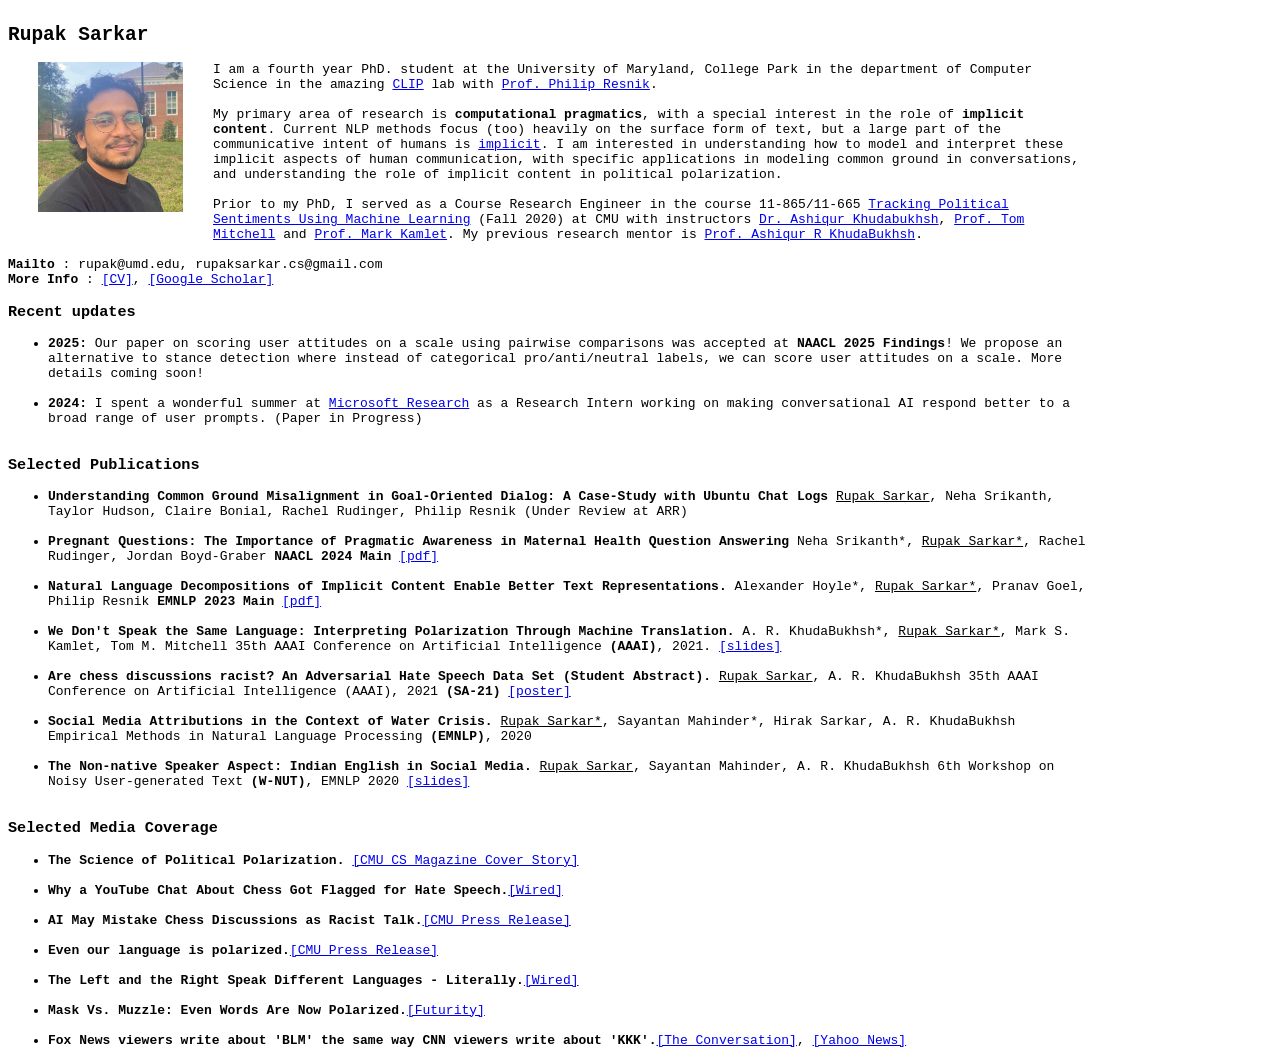
==== index.html @ 65c7d2d9 "Fixing CV bug" ====
<html> 
    <head>
        <meta name="viewport" content="width=device-width, height=device-height, initial-scale=1"> 
        <title> 
        Rupak Sarkar 
        </title>
        <style>
            title {
                text-align: center;
            }
            img {
              float: left;
            }
            body {
                display: flex;
                justify-content: center;
            }  
        </style> 
    </head> 
    <body style="max-width: 1080px">
    <code>
    <h2> 
        Rupak Sarkar 
    </h2> 
    
    
    <img src="sarkar.jpg" alt="sarkar" style="width:145px;height:150px;margin-left:30px;margin-bottom: 17px;margin-right: 30px;"> I am a fourth year PhD. student at the University of Maryland, 
    College Park in the department of Computer Science in the amazing <a href="https://wiki.umiacs.umd.edu/clip/index.php/Main_Page">CLIP</a> lab 
    with <a href="http://users.umiacs.umd.edu/~resnik/">Prof. Philip Resnik</a>. <br><br> 
    
    My primary area of research is <b>computational pragmatics</b>, with a special interest in the role of <b>implicit content</b>. Current NLP methods focus (too) heavily on the surface form of text, but a large part of the communicative intent of humans is <a href="https://aclanthology.org/2023.emnlp-main.815.pdf" target="_blank">implicit</a>. I am interested in understanding how to model and interpret these implicit aspects of human communication, with specific applications in modeling common ground in conversations, and understanding the role of implicit content in political polarization. <br><br>

    Prior to my PhD, I served as a Course Research Engineer in the course 11-865/11-665 <a href='https://www.cs.cmu.edu/~akhudabu/politics/politics20.html'>Tracking Political Sentiments Using Machine Learning</a> 
    (Fall 2020) at CMU with instructors <a href='https://www.cs.cmu.edu/~akhudabu/'>Dr. Ashiqur Khudabukhsh<a>, <a href='http://www.cs.cmu.edu/~tom/'>Prof. Tom Mitchell</a> and <a href='https://www.heinz.cmu.edu/faculty-research/profiles/kamlet-mark/'>Prof. Mark Kamlet</a>. My previous research mentor is <a href='https://www.cs.cmu.edu/~akhudabu/'>Prof. Ashiqur R KhudaBukhsh</a>. 
    
    <br><br>
    <b>Mailto</b> : rupak@umd.edu, rupaksarkar.cs@gmail.com 
    <br>
    <b>More Info</b> : <a href="Sarkar_Rupak_RESUME.pdf">[CV]</a>, <a href="https://scholar.google.com/citations?user=SOckmGoAAAAJ">[Google Scholar]</a>
    
    <h3> 
        Recent updates 
    </h3>

    <ul>
    <li><b>2025: </b> Our paper on scoring user attitudes on a scale using pairwise comparisons was accepted at <b>NAACL 2025 Findings</b>! We propose an alternative to stance detection where instead of categorical pro/anti/neutral labels, we can score user attitudes on a scale. More details coming soon!</li><br>
    <li><b>2024: </b> I spent a wonderful summer at <a href="https://www.microsoft.com/en-us/research/lab/microsoft-research-redmond/">Microsoft Research</a> as a Research Intern working on making conversational AI respond better to a broad range of user prompts. (Paper in Progress) </li><br>
    </ul>
    <h3> 
        Selected Publications 
    </h3>
    <ul>
    <li><b>Understanding Common Ground Misalignment in Goal-Oriented Dialog: A Case-Study with Ubuntu Chat Logs</b> <u>Rupak Sarkar</u>, Neha Srikanth, Taylor Hudson, Claire Bonial, Rachel Rudinger, Philip Resnik (Under Review at ARR) </li><br>
    <li><b>Pregnant Questions: The Importance of Pragmatic Awareness in Maternal Health Question Answering</b> Neha Srikanth*, <u>Rupak Sarkar*</u>, Rachel Rudinger, Jordan Boyd-Graber  <b>NAACL 2024 Main</b> <a href="https://arxiv.org/pdf/2311.09542.pdf">[pdf]</a></li><br>        
    <li><b>Natural Language Decompositions of Implicit Content Enable Better Text Representations.</b> Alexander Hoyle*, <u>Rupak Sarkar*</u>, Pranav Goel, Philip Resnik <b>EMNLP 2023 Main</b> <a href="https://aclanthology.org/2023.emnlp-main.815.pdf">[pdf]</a></li><br>
    <li><b>We Don't Speak the Same Language: Interpreting Polarization Through Machine Translation.</b> A. R. KhudaBukhsh*, <u>Rupak Sarkar*</u>, Mark S. Kamlet, Tom M. Mitchell 
35th AAAI Conference on Artificial Intelligence <b>(AAAI)</b>, 2021. <a href="AAAI polarization talk.pdf">[slides]</a></li><br>
    <li><b>Are chess discussions racist? An Adversarial Hate Speech Data Set (Student Abstract).</b> <u>Rupak Sarkar</u>, A. R. KhudaBukhsh 
35th AAAI Conference on Artificial Intelligence (AAAI), 2021 <b>(SA-21)</b> <a href="AAAI-2021-Chess.pdf">[poster]</a> </li><br>
    <li><b>Social Media Attributions in the Context of Water Crisis.</b> <u>Rupak Sarkar*</u>, Sayantan Mahinder*, Hirak Sarkar, A. R. KhudaBukhsh 
Empirical Methods in Natural Language Processing <b>(EMNLP)</b>, 2020</li><br>
    <li><b>The Non-native Speaker Aspect: Indian English in Social Media.</b> <u>Rupak Sarkar</u>, Sayantan Mahinder, A. R. KhudaBukhsh 
6th Workshop on Noisy User-generated Text <b>(W-NUT)</b>, EMNLP 2020 <a href="The Non-native speaker Aspect _ Indian English in Social Media.pdf">[slides]</a></li><br>
    </ul>
    
    <h3> 
        Selected Media Coverage 
    </h3>
    <ul>
    <li><b>The Science of Political Polarization.</b> <a href="https://magazine.cs.cmu.edu/cover-story-the-science-of-political-polarization">[CMU CS Magazine Cover Story]</a></li><br>
    <li><b>Why a YouTube Chat About Chess Got Flagged for Hate Speech.</b><a href='https://www.wired.com/story/why-youtube-chat-chess-flagged-hate-speech/'>[Wired]</a></li><br>    
    <li><b>AI May Mistake Chess Discussions as Racist Talk.</b><a href="https://www.cs.cmu.edu/news/ai-may-mistake-chess-discussions-racist-talk">[CMU Press Release]</a></li><br> 
    <li><b>Even our language is polarized.</b><a href='https://www.cs.cmu.edu/news/even-our-language-polarized'>[CMU Press Release]</a></li><br>    
    <li><b>The Left and the Right Speak Different Languages - Literally.</b><a href='https://www.wired.com/story/left-right-speak-different-languages-literally/'>[Wired]</a></li><br>    
    <li><b>Mask Vs. Muzzle: Even Words Are Now Polarized.</b><a href='https://www.futurity.org/meanings-of-words-polarized-2459732-2/'>[Futurity]</a></li><br>    
    <li><b>Fox News viewers write about 'BLM' the same way CNN viewers write about 'KKK'.</b><a href="https://theconversation.com/fox-news-viewers-write-about-blm-the-same-way-cnn-viewers-write-about-kkk-147894">[The Conversation]</a>, <a href='https://news.yahoo.com/fox-news-viewers-write-blm-122351830.html'>[Yahoo News]</a></li><br>        
    </ul>
    </code>
    <br><br>

    
</body> 

</html>
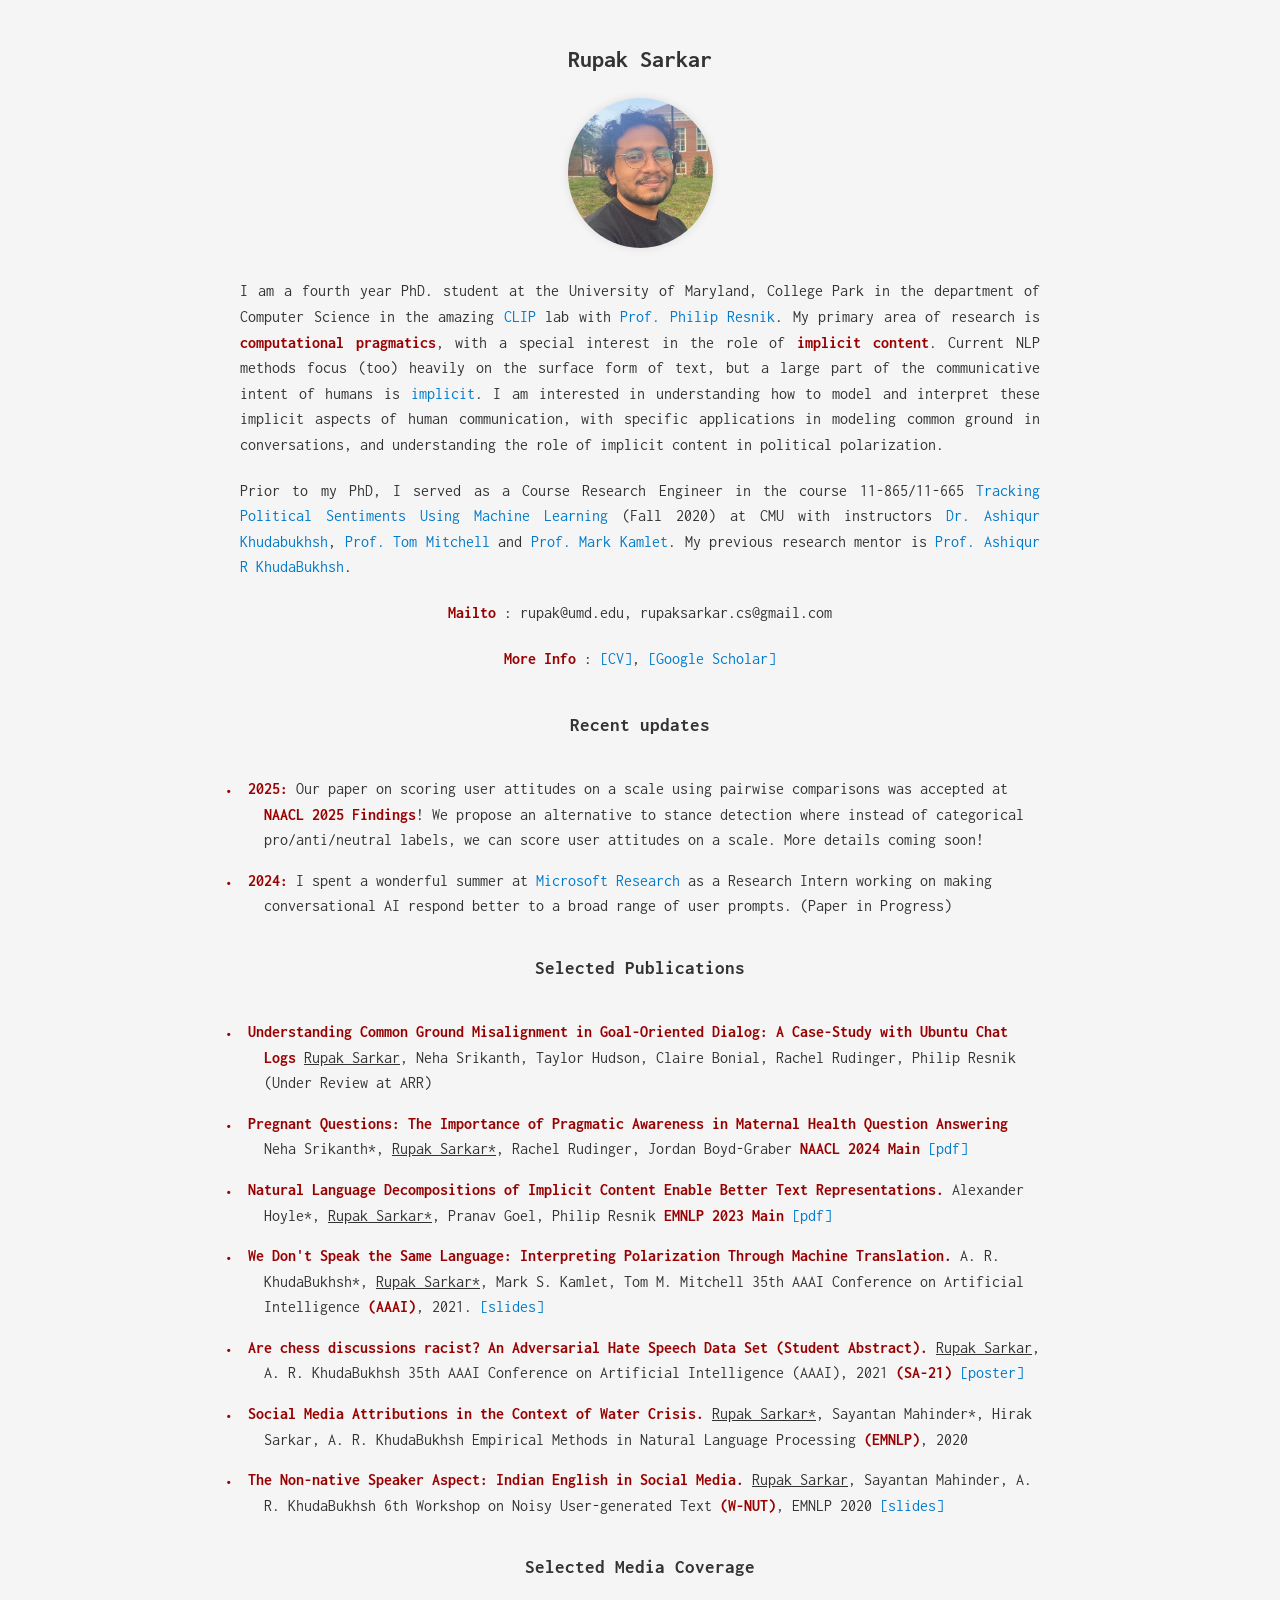
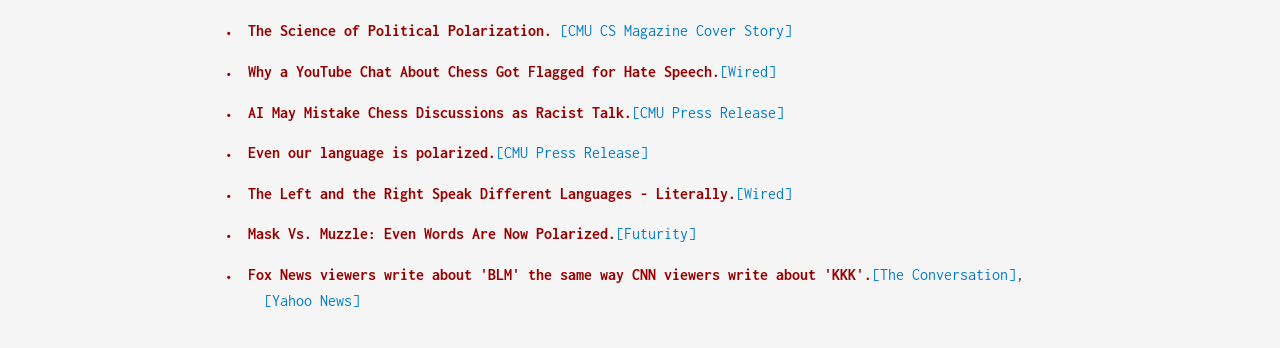
==== commit 29ef6e5a: "Revamping the look" ====
--- a/index.html
+++ b/index.html
@@ -1,84 +1,143 @@
-<html> 
-    <head>
-        <meta name="viewport" content="width=device-width, height=device-height, initial-scale=1"> 
-        <title> 
-        Rupak Sarkar 
-        </title>
-        <style>
-            title {
-                text-align: center;
+<!DOCTYPE html>
+<html>
+<head>
+    <meta name="viewport" content="width=device-width, initial-scale=1">
+    <title>Rupak Sarkar</title>
+    <!-- Load the Inconsolata font from Google Fonts -->
+    <link href="https://fonts.googleapis.com/css2?family=Inconsolata:wght@400;700&display=swap" rel="stylesheet">
+    <style>
+        body {
+            font-family: 'Inconsolata', monospace;
+            margin: 0;
+            padding: 0;
+            display: flex;
+            justify-content: center;
+            align-items: center;
+            flex-direction: column;
+            background-color: #f5f5f5;
+            color: #333;
+            line-height: 1.6;
+            padding: 20px;
+            box-sizing: border-box;
+        }
+        h2, h3 {
+            text-align: center;
+            margin: 20px 0;
+            color: #333;
+            font-weight: 700;
+        }
+        img {
+            border-radius: 50%;
+            box-shadow: 0 0 10px rgba(0, 0, 0, 0.1);
+            margin-bottom: 30px;
+        }
+        p {
+            max-width: 800px;
+            margin: 0 20px 20px;
+            text-align: justify;
+        }
+        ul {
+            list-style: none;
+            padding: 0;
+            margin: 0;
+            padding-left: 40px;
+            padding-right: 40px;
+            max-width: 800px;
+        }
+        li {
+            margin: 15px 0;
+            text-indent: -1em;
+            padding-left: 1.5em;
+            position: relative;
+        }
+        li:before {
+            content: "•";
+            color: #990000;
+            position: absolute;
+            left: 0;
+            font-size: 1.2em;
+        }
+        a {
+            color: #007acc;
+            text-decoration: none;
+            transition: color 0.2s ease-in;
+        }
+        a:hover {
+            color: #005999;
+            text-decoration: underline;
+        }
+        b {
+            color: #990000;
+            font-weight: 700;
+        }
+        @media (max-width: 600px) {
+            body {
+                padding: 10px;
             }
             img {
-              float: left;
+                width: 120px;
+                height: 125px;
             }
-            body {
-                display: flex;
-                justify-content: center;
-            }  
-        </style> 
-    </head> 
-    <body style="max-width: 1080px">
-    <code>
-    <h2> 
-        Rupak Sarkar 
-    </h2> 
-    
-    
-    <img src="sarkar.jpg" alt="sarkar" style="width:145px;height:150px;margin-left:30px;margin-bottom: 17px;margin-right: 30px;"> I am a fourth year PhD. student at the University of Maryland, 
-    College Park in the department of Computer Science in the amazing <a href="https://wiki.umiacs.umd.edu/clip/index.php/Main_Page">CLIP</a> lab 
-    with <a href="http://users.umiacs.umd.edu/~resnik/">Prof. Philip Resnik</a>. <br><br> 
-    
-    My primary area of research is <b>computational pragmatics</b>, with a special interest in the role of <b>implicit content</b>. Current NLP methods focus (too) heavily on the surface form of text, but a large part of the communicative intent of humans is <a href="https://aclanthology.org/2023.emnlp-main.815.pdf" target="_blank">implicit</a>. I am interested in understanding how to model and interpret these implicit aspects of human communication, with specific applications in modeling common ground in conversations, and understanding the role of implicit content in political polarization. <br><br>
+        }
+    </style>
+</head>
 
-    Prior to my PhD, I served as a Course Research Engineer in the course 11-865/11-665 <a href='https://www.cs.cmu.edu/~akhudabu/politics/politics20.html'>Tracking Political Sentiments Using Machine Learning</a> 
-    (Fall 2020) at CMU with instructors <a href='https://www.cs.cmu.edu/~akhudabu/'>Dr. Ashiqur Khudabukhsh<a>, <a href='http://www.cs.cmu.edu/~tom/'>Prof. Tom Mitchell</a> and <a href='https://www.heinz.cmu.edu/faculty-research/profiles/kamlet-mark/'>Prof. Mark Kamlet</a>. My previous research mentor is <a href='https://www.cs.cmu.edu/~akhudabu/'>Prof. Ashiqur R KhudaBukhsh</a>. 
-    
-    <br><br>
-    <b>Mailto</b> : rupak@umd.edu, rupaksarkar.cs@gmail.com 
-    <br>
-    <b>More Info</b> : <a href="Sarkar_Rupak_RESUME.pdf">[CV]</a>, <a href="https://scholar.google.com/citations?user=SOckmGoAAAAJ">[Google Scholar]</a>
-    
-    <h3> 
-        Recent updates 
-    </h3>
+<body>
+    <h2>Rupak Sarkar</h2>
+    <img src="sarkar.jpg" alt="sarkar" style="width:145px;height:150px;">
+    <p>
+        I am a fourth year PhD. student at the University of Maryland, 
+        College Park in the department of Computer Science in the amazing 
+        <a href="https://wiki.umiacs.umd.edu/clip/index.php/Main_Page">CLIP</a> lab 
+        with <a href="http://users.umiacs.umd.edu/~resnik/">Prof. Philip Resnik</a>.
+        My primary area of research is <b>computational pragmatics</b>, with a special interest in the role of 
+        <b>implicit content</b>. Current NLP methods focus (too) heavily on the surface form of text, but a large part 
+        of the communicative intent of humans is <a href="https://aclanthology.org/2023.emnlp-main.815.pdf" target="_blank">implicit</a>.
+        I am interested in understanding how to model and interpret these implicit aspects of human communication, with 
+        specific applications in modeling common ground in conversations, and understanding the role of implicit content 
+        in political polarization.
+    </p>
+    <p>
+        Prior to my PhD, I served as a Course Research Engineer in the course 11-865/11-665 
+        <a href='https://www.cs.cmu.edu/~akhudabu/politics/politics20.html'>Tracking Political Sentiments Using Machine Learning</a> 
+        (Fall 2020) at CMU with instructors <a href='https://www.cs.cmu.edu/~akhudabu/'>Dr. Ashiqur Khudabukhsh</a>, 
+        <a href='http://www.cs.cmu.edu/~tom/'>Prof. Tom Mitchell</a> and 
+        <a href='https://www.heinz.cmu.edu/faculty-research/profiles/kamlet-mark/'>Prof. Mark Kamlet</a>. 
+        My previous research mentor is <a href='https://www.cs.cmu.edu/~akhudabu/'>Prof. Ashiqur R KhudaBukhsh</a>.
+    </p>
+    <p><b>Mailto</b> : rupak@umd.edu, rupaksarkar.cs@gmail.com</p>
+    <p><b>More Info</b> : <a href="Sarkar_Rupak_RESUME.pdf">[CV]</a>, <a href="https://scholar.google.com/citations?user=SOckmGoAAAAJ">[Google Scholar]</a></p>
 
+    <h3>Recent updates</h3>
     <ul>
-    <li><b>2025: </b> Our paper on scoring user attitudes on a scale using pairwise comparisons was accepted at <b>NAACL 2025 Findings</b>! We propose an alternative to stance detection where instead of categorical pro/anti/neutral labels, we can score user attitudes on a scale. More details coming soon!</li><br>
-    <li><b>2024: </b> I spent a wonderful summer at <a href="https://www.microsoft.com/en-us/research/lab/microsoft-research-redmond/">Microsoft Research</a> as a Research Intern working on making conversational AI respond better to a broad range of user prompts. (Paper in Progress) </li><br>
+        <li><b>2025: </b>Our paper on scoring user attitudes on a scale using pairwise comparisons was accepted at <b>NAACL 2025 Findings</b>! We propose an alternative to stance detection where instead of categorical pro/anti/neutral labels, we can score user attitudes on a scale. More details coming soon!</li>
+        <li><b>2024: </b>I spent a wonderful summer at <a href="https://www.microsoft.com/en-us/research/lab/microsoft-research-redmond/">Microsoft Research</a> as a Research Intern working on making conversational AI respond better to a broad range of user prompts. (Paper in Progress)</li>
     </ul>
-    <h3> 
-        Selected Publications 
-    </h3>
+
+    <h3>Selected Publications</h3>
     <ul>
-    <li><b>Understanding Common Ground Misalignment in Goal-Oriented Dialog: A Case-Study with Ubuntu Chat Logs</b> <u>Rupak Sarkar</u>, Neha Srikanth, Taylor Hudson, Claire Bonial, Rachel Rudinger, Philip Resnik (Under Review at ARR) </li><br>
-    <li><b>Pregnant Questions: The Importance of Pragmatic Awareness in Maternal Health Question Answering</b> Neha Srikanth*, <u>Rupak Sarkar*</u>, Rachel Rudinger, Jordan Boyd-Graber  <b>NAACL 2024 Main</b> <a href="https://arxiv.org/pdf/2311.09542.pdf">[pdf]</a></li><br>        
-    <li><b>Natural Language Decompositions of Implicit Content Enable Better Text Representations.</b> Alexander Hoyle*, <u>Rupak Sarkar*</u>, Pranav Goel, Philip Resnik <b>EMNLP 2023 Main</b> <a href="https://aclanthology.org/2023.emnlp-main.815.pdf">[pdf]</a></li><br>
-    <li><b>We Don't Speak the Same Language: Interpreting Polarization Through Machine Translation.</b> A. R. KhudaBukhsh*, <u>Rupak Sarkar*</u>, Mark S. Kamlet, Tom M. Mitchell 
-35th AAAI Conference on Artificial Intelligence <b>(AAAI)</b>, 2021. <a href="AAAI polarization talk.pdf">[slides]</a></li><br>
-    <li><b>Are chess discussions racist? An Adversarial Hate Speech Data Set (Student Abstract).</b> <u>Rupak Sarkar</u>, A. R. KhudaBukhsh 
-35th AAAI Conference on Artificial Intelligence (AAAI), 2021 <b>(SA-21)</b> <a href="AAAI-2021-Chess.pdf">[poster]</a> </li><br>
-    <li><b>Social Media Attributions in the Context of Water Crisis.</b> <u>Rupak Sarkar*</u>, Sayantan Mahinder*, Hirak Sarkar, A. R. KhudaBukhsh 
-Empirical Methods in Natural Language Processing <b>(EMNLP)</b>, 2020</li><br>
-    <li><b>The Non-native Speaker Aspect: Indian English in Social Media.</b> <u>Rupak Sarkar</u>, Sayantan Mahinder, A. R. KhudaBukhsh 
-6th Workshop on Noisy User-generated Text <b>(W-NUT)</b>, EMNLP 2020 <a href="The Non-native speaker Aspect _ Indian English in Social Media.pdf">[slides]</a></li><br>
+        <li><b>Understanding Common Ground Misalignment in Goal-Oriented Dialog: A Case-Study with Ubuntu Chat Logs</b> <u>Rupak Sarkar</u>, Neha Srikanth, Taylor Hudson, Claire Bonial, Rachel Rudinger, Philip Resnik (Under Review at ARR)</li>
+        <li><b>Pregnant Questions: The Importance of Pragmatic Awareness in Maternal Health Question Answering</b> Neha Srikanth*, <u>Rupak Sarkar*</u>, Rachel Rudinger, Jordan Boyd-Graber  <b>NAACL 2024 Main</b> <a href="https://arxiv.org/pdf/2311.09542.pdf">[pdf]</a></li>
+        <li><b>Natural Language Decompositions of Implicit Content Enable Better Text Representations.</b> Alexander Hoyle*, <u>Rupak Sarkar*</u>, Pranav Goel, Philip Resnik <b>EMNLP 2023 Main</b> <a href="https://aclanthology.org/2023.emnlp-main.815.pdf">[pdf]</a></li>
+        <li><b>We Don't Speak the Same Language: Interpreting Polarization Through Machine Translation.</b> A. R. KhudaBukhsh*, <u>Rupak Sarkar*</u>, Mark S. Kamlet, Tom M. Mitchell 
+        35th AAAI Conference on Artificial Intelligence <b>(AAAI)</b>, 2021. <a href="AAAI polarization talk.pdf">[slides]</a></li>
+        <li><b>Are chess discussions racist? An Adversarial Hate Speech Data Set (Student Abstract).</b> <u>Rupak Sarkar</u>, A. R. KhudaBukhsh 
+        35th AAAI Conference on Artificial Intelligence (AAAI), 2021 <b>(SA-21)</b> <a href="AAAI-2021-Chess.pdf">[poster]</a></li>
+        <li><b>Social Media Attributions in the Context of Water Crisis.</b> <u>Rupak Sarkar*</u>, Sayantan Mahinder*, Hirak Sarkar, A. R. KhudaBukhsh 
+        Empirical Methods in Natural Language Processing <b>(EMNLP)</b>, 2020</li>
+        <li><b>The Non-native Speaker Aspect: Indian English in Social Media.</b> <u>Rupak Sarkar</u>, Sayantan Mahinder, A. R. KhudaBukhsh 
+        6th Workshop on Noisy User-generated Text <b>(W-NUT)</b>, EMNLP 2020 <a href="The Non-native speaker Aspect _ Indian English in Social Media.pdf">[slides]</a></li>
     </ul>
-    
-    <h3> 
-        Selected Media Coverage 
-    </h3>
+
+    <h3>Selected Media Coverage</h3>
     <ul>
-    <li><b>The Science of Political Polarization.</b> <a href="https://magazine.cs.cmu.edu/cover-story-the-science-of-political-polarization">[CMU CS Magazine Cover Story]</a></li><br>
-    <li><b>Why a YouTube Chat About Chess Got Flagged for Hate Speech.</b><a href='https://www.wired.com/story/why-youtube-chat-chess-flagged-hate-speech/'>[Wired]</a></li><br>    
-    <li><b>AI May Mistake Chess Discussions as Racist Talk.</b><a href="https://www.cs.cmu.edu/news/ai-may-mistake-chess-discussions-racist-talk">[CMU Press Release]</a></li><br> 
-    <li><b>Even our language is polarized.</b><a href='https://www.cs.cmu.edu/news/even-our-language-polarized'>[CMU Press Release]</a></li><br>    
-    <li><b>The Left and the Right Speak Different Languages - Literally.</b><a href='https://www.wired.com/story/left-right-speak-different-languages-literally/'>[Wired]</a></li><br>    
-    <li><b>Mask Vs. Muzzle: Even Words Are Now Polarized.</b><a href='https://www.futurity.org/meanings-of-words-polarized-2459732-2/'>[Futurity]</a></li><br>    
-    <li><b>Fox News viewers write about 'BLM' the same way CNN viewers write about 'KKK'.</b><a href="https://theconversation.com/fox-news-viewers-write-about-blm-the-same-way-cnn-viewers-write-about-kkk-147894">[The Conversation]</a>, <a href='https://news.yahoo.com/fox-news-viewers-write-blm-122351830.html'>[Yahoo News]</a></li><br>        
+        <li><b>The Science of Political Polarization.</b> <a href="https://magazine.cs.cmu.edu/cover-story-the-science-of-political-polarization">[CMU CS Magazine Cover Story]</a></li>
+        <li><b>Why a YouTube Chat About Chess Got Flagged for Hate Speech.</b><a href='https://www.wired.com/story/why-youtube-chat-chess-flagged-hate-speech/'>[Wired]</a></li>
+        <li><b>AI May Mistake Chess Discussions as Racist Talk.</b><a href="https://www.cs.cmu.edu/news/ai-may-mistake-chess-discussions-racist-talk">[CMU Press Release]</a></li>
+        <li><b>Even our language is polarized.</b><a href='https://www.cs.cmu.edu/news/even-our-language-polarized'>[CMU Press Release]</a></li>
+        <li><b>The Left and the Right Speak Different Languages - Literally.</b><a href='https://www.wired.com/story/left-right-speak-different-languages-literally/'>[Wired]</a></li>
+        <li><b>Mask Vs. Muzzle: Even Words Are Now Polarized.</b><a href='https://www.futurity.org/meanings-of-words-polarized-2459732-2/'>[Futurity]</a></li>
+        <li><b>Fox News viewers write about 'BLM' the same way CNN viewers write about 'KKK'.</b><a href="https://theconversation.com/fox-news-viewers-write-blm-the-same-way-cnn-viewers-write-kkk-147894">[The Conversation]</a>, <a href='https://news.yahoo.com/fox-news-viewers-write-blm-122351830.html'>[Yahoo News]</a></li>
     </ul>
-    </code>
-    <br><br>
-
-    
-</body> 
-
-</html> 
+</body>
+</html>
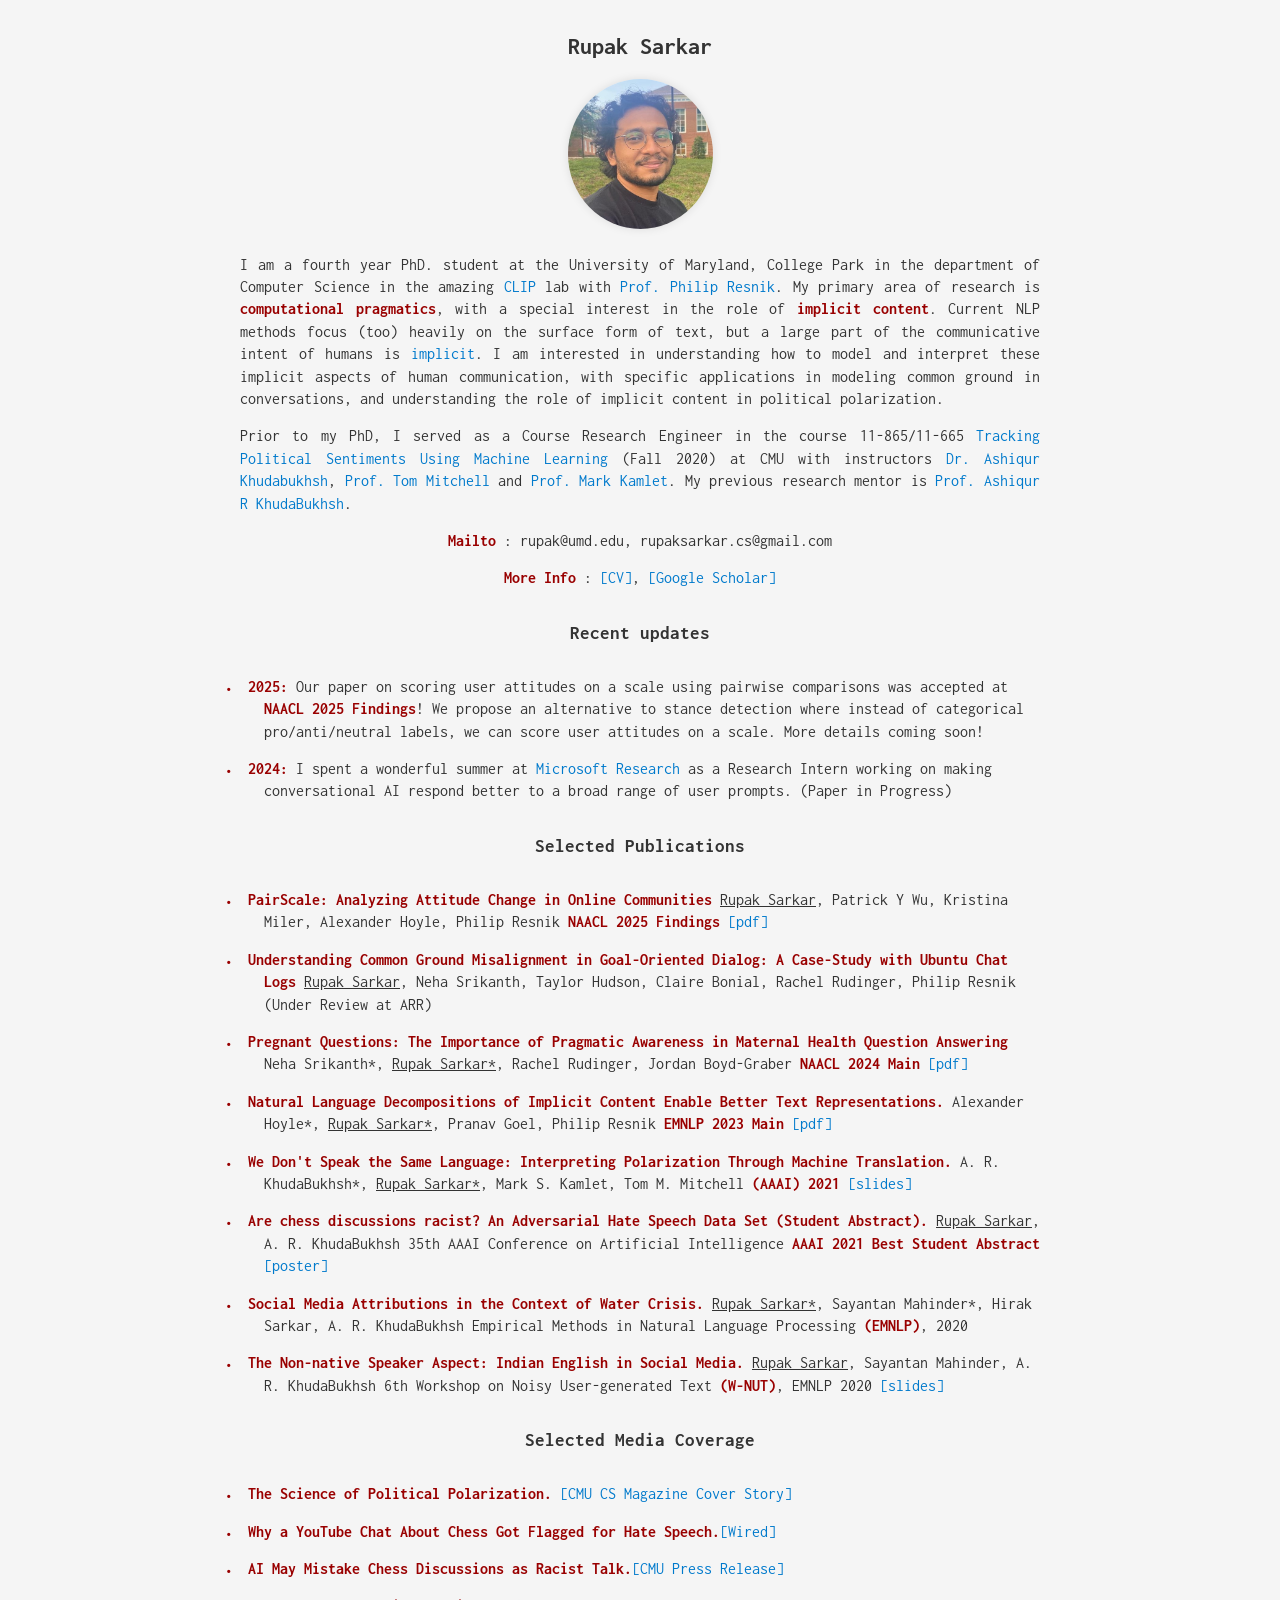
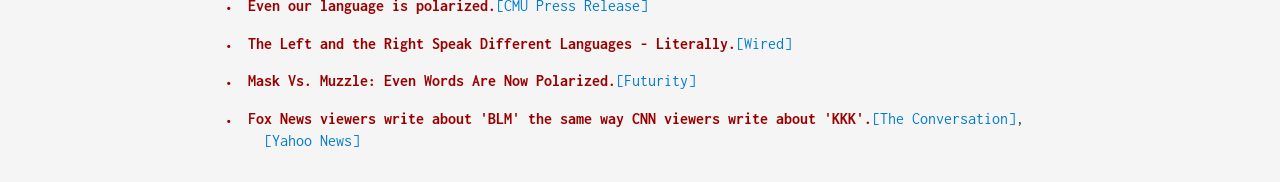
==== commit fa01eb62: "Adding NAACL 2025 Paper" ====
--- a/index.html
+++ b/index.html
@@ -16,24 +16,24 @@
             flex-direction: column;
             background-color: #f5f5f5;
             color: #333;
-            line-height: 1.6;
-            padding: 20px;
+            line-height: 1.4;
+            padding: 15px;
             box-sizing: border-box;
         }
         h2, h3 {
             text-align: center;
-            margin: 20px 0;
+            margin: 15px 0;
             color: #333;
             font-weight: 700;
         }
         img {
             border-radius: 50%;
             box-shadow: 0 0 10px rgba(0, 0, 0, 0.1);
-            margin-bottom: 30px;
+            margin-bottom: 25px;
         }
         p {
             max-width: 800px;
-            margin: 0 20px 20px;
+            margin: 0 20px 15px;
             text-align: justify;
         }
         ul {
@@ -106,7 +106,7 @@
         My previous research mentor is <a href='https://www.cs.cmu.edu/~akhudabu/'>Prof. Ashiqur R KhudaBukhsh</a>.
     </p>
     <p><b>Mailto</b> : rupak@umd.edu, rupaksarkar.cs@gmail.com</p>
-    <p><b>More Info</b> : <a href="Sarkar_Rupak_RESUME.pdf">[CV]</a>, <a href="https://scholar.google.com/citations?user=SOckmGoAAAAJ">[Google Scholar]</a></p>
+    <p><b>More Info</b> : <a href="resources/Sarkar_Rupak_RESUME.pdf">[CV]</a>, <a href="https://scholar.google.com/citations?user=SOckmGoAAAAJ">[Google Scholar]</a></p>
 
     <h3>Recent updates</h3>
     <ul>
@@ -116,17 +116,18 @@
 
     <h3>Selected Publications</h3>
     <ul>
+        <li><b>PairScale: Analyzing Attitude Change in Online Communities</b> <u>Rupak Sarkar</u>, Patrick Y Wu, Kristina Miler, Alexander Hoyle, Philip Resnik <b>NAACL 2025 Findings</b> <a href="resources/pairscale_naacl2025.pdf">[pdf] </a></li>
         <li><b>Understanding Common Ground Misalignment in Goal-Oriented Dialog: A Case-Study with Ubuntu Chat Logs</b> <u>Rupak Sarkar</u>, Neha Srikanth, Taylor Hudson, Claire Bonial, Rachel Rudinger, Philip Resnik (Under Review at ARR)</li>
         <li><b>Pregnant Questions: The Importance of Pragmatic Awareness in Maternal Health Question Answering</b> Neha Srikanth*, <u>Rupak Sarkar*</u>, Rachel Rudinger, Jordan Boyd-Graber  <b>NAACL 2024 Main</b> <a href="https://arxiv.org/pdf/2311.09542.pdf">[pdf]</a></li>
         <li><b>Natural Language Decompositions of Implicit Content Enable Better Text Representations.</b> Alexander Hoyle*, <u>Rupak Sarkar*</u>, Pranav Goel, Philip Resnik <b>EMNLP 2023 Main</b> <a href="https://aclanthology.org/2023.emnlp-main.815.pdf">[pdf]</a></li>
         <li><b>We Don't Speak the Same Language: Interpreting Polarization Through Machine Translation.</b> A. R. KhudaBukhsh*, <u>Rupak Sarkar*</u>, Mark S. Kamlet, Tom M. Mitchell 
-        35th AAAI Conference on Artificial Intelligence <b>(AAAI)</b>, 2021. <a href="AAAI polarization talk.pdf">[slides]</a></li>
+        <b>(AAAI) 2021</b> <a href="resources/AAAI polarization talk.pdf">[slides]</a></li>
         <li><b>Are chess discussions racist? An Adversarial Hate Speech Data Set (Student Abstract).</b> <u>Rupak Sarkar</u>, A. R. KhudaBukhsh 
-        35th AAAI Conference on Artificial Intelligence (AAAI), 2021 <b>(SA-21)</b> <a href="AAAI-2021-Chess.pdf">[poster]</a></li>
+        35th AAAI Conference on Artificial Intelligence <b>AAAI 2021 Best Student Abstract</b> <a href="resources/AAAI-2021-Chess.pdf">[poster]</a></li>
         <li><b>Social Media Attributions in the Context of Water Crisis.</b> <u>Rupak Sarkar*</u>, Sayantan Mahinder*, Hirak Sarkar, A. R. KhudaBukhsh 
         Empirical Methods in Natural Language Processing <b>(EMNLP)</b>, 2020</li>
         <li><b>The Non-native Speaker Aspect: Indian English in Social Media.</b> <u>Rupak Sarkar</u>, Sayantan Mahinder, A. R. KhudaBukhsh 
-        6th Workshop on Noisy User-generated Text <b>(W-NUT)</b>, EMNLP 2020 <a href="The Non-native speaker Aspect _ Indian English in Social Media.pdf">[slides]</a></li>
+        6th Workshop on Noisy User-generated Text <b>(W-NUT)</b>, EMNLP 2020 <a href="resources/The Non-native speaker Aspect _ Indian English in Social Media.pdf">[slides]</a></li>
     </ul>
 
     <h3>Selected Media Coverage</h3>
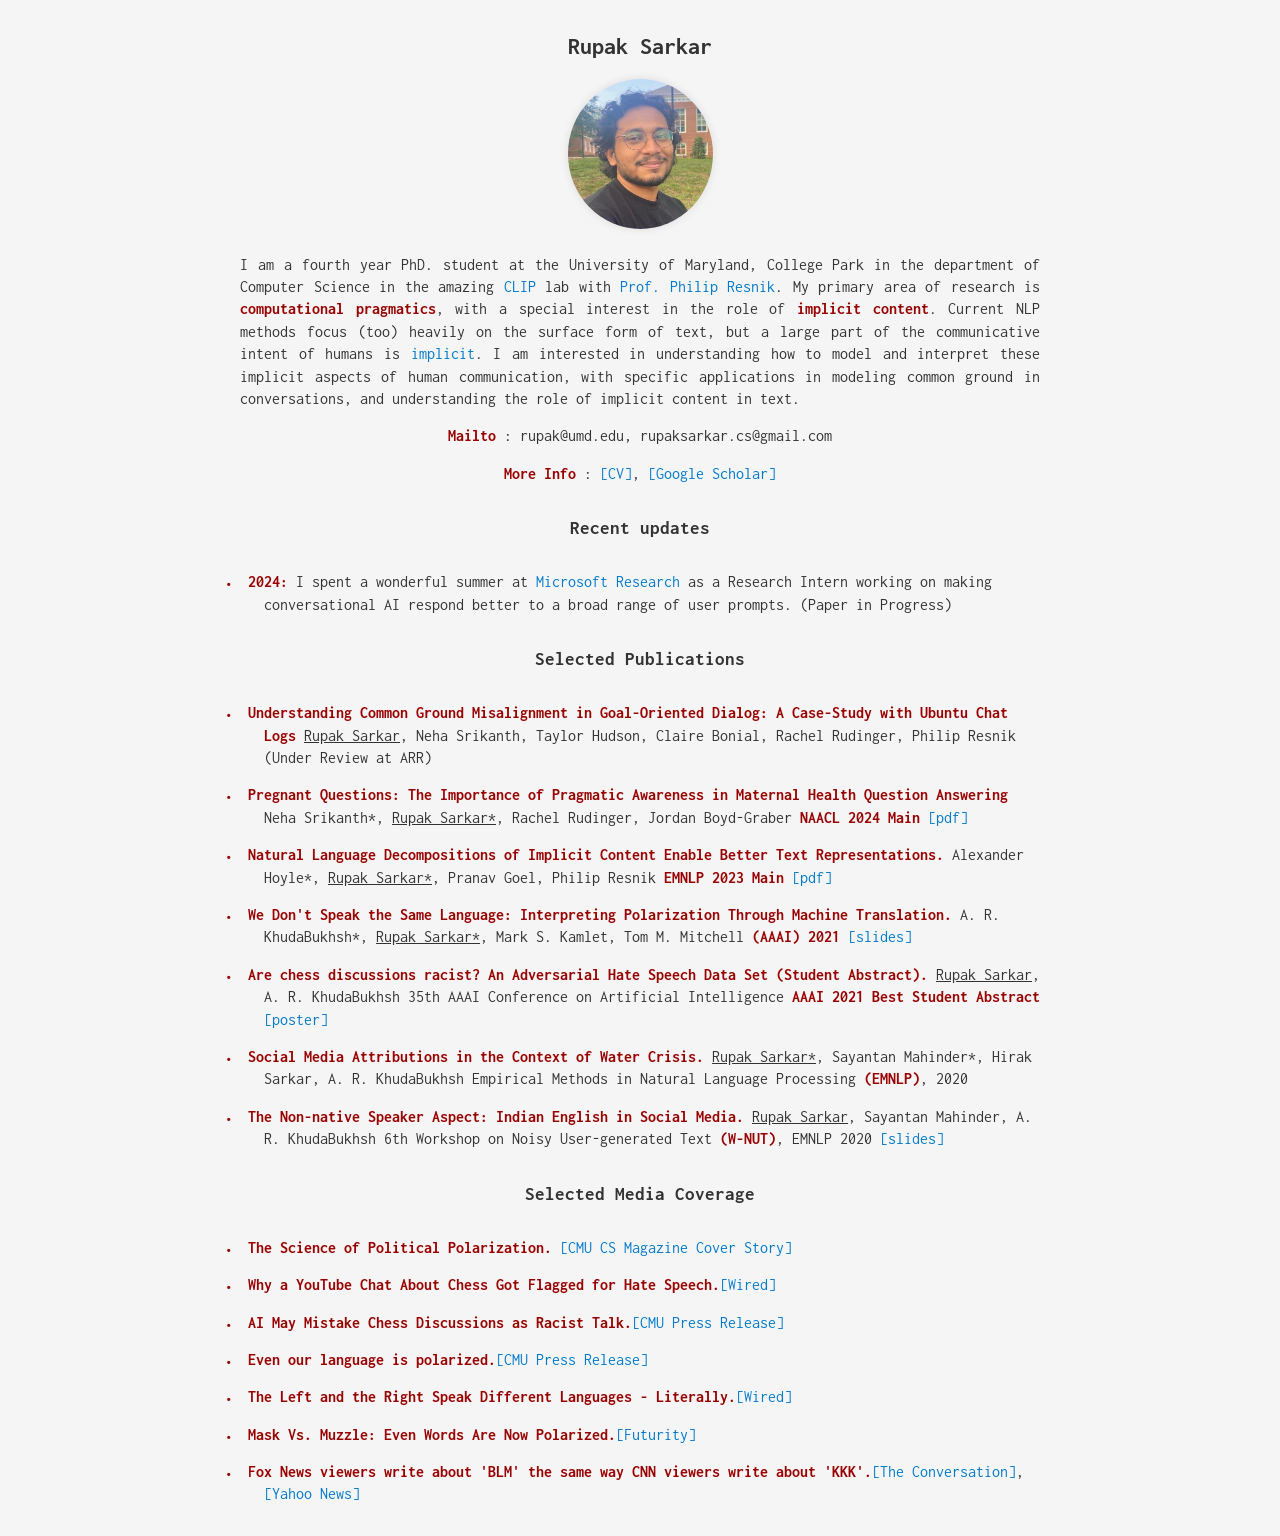
==== commit 5dfd01a9: "Updating details" ====
--- a/index.html
+++ b/index.html
@@ -95,28 +95,18 @@
         of the communicative intent of humans is <a href="https://aclanthology.org/2023.emnlp-main.815.pdf" target="_blank">implicit</a>.
         I am interested in understanding how to model and interpret these implicit aspects of human communication, with 
         specific applications in modeling common ground in conversations, and understanding the role of implicit content 
-        in political polarization.
-    </p>
-    <p>
-        Prior to my PhD, I served as a Course Research Engineer in the course 11-865/11-665 
-        <a href='https://www.cs.cmu.edu/~akhudabu/politics/politics20.html'>Tracking Political Sentiments Using Machine Learning</a> 
-        (Fall 2020) at CMU with instructors <a href='https://www.cs.cmu.edu/~akhudabu/'>Dr. Ashiqur Khudabukhsh</a>, 
-        <a href='http://www.cs.cmu.edu/~tom/'>Prof. Tom Mitchell</a> and 
-        <a href='https://www.heinz.cmu.edu/faculty-research/profiles/kamlet-mark/'>Prof. Mark Kamlet</a>. 
-        My previous research mentor is <a href='https://www.cs.cmu.edu/~akhudabu/'>Prof. Ashiqur R KhudaBukhsh</a>.
+        in text.
     </p>
     <p><b>Mailto</b> : rupak@umd.edu, rupaksarkar.cs@gmail.com</p>
     <p><b>More Info</b> : <a href="resources/Sarkar_Rupak_RESUME.pdf">[CV]</a>, <a href="https://scholar.google.com/citations?user=SOckmGoAAAAJ">[Google Scholar]</a></p>
 
     <h3>Recent updates</h3>
     <ul>
-        <li><b>2025: </b>Our paper on scoring user attitudes on a scale using pairwise comparisons was accepted at <b>NAACL 2025 Findings</b>! We propose an alternative to stance detection where instead of categorical pro/anti/neutral labels, we can score user attitudes on a scale. More details coming soon!</li>
         <li><b>2024: </b>I spent a wonderful summer at <a href="https://www.microsoft.com/en-us/research/lab/microsoft-research-redmond/">Microsoft Research</a> as a Research Intern working on making conversational AI respond better to a broad range of user prompts. (Paper in Progress)</li>
     </ul>
 
     <h3>Selected Publications</h3>
     <ul>
-        <li><b>PairScale: Analyzing Attitude Change in Online Communities</b> <u>Rupak Sarkar</u>, Patrick Y Wu, Kristina Miler, Alexander Hoyle, Philip Resnik <b>NAACL 2025 Findings</b> <a href="resources/pairscale_naacl2025.pdf">[pdf] </a></li>
         <li><b>Understanding Common Ground Misalignment in Goal-Oriented Dialog: A Case-Study with Ubuntu Chat Logs</b> <u>Rupak Sarkar</u>, Neha Srikanth, Taylor Hudson, Claire Bonial, Rachel Rudinger, Philip Resnik (Under Review at ARR)</li>
         <li><b>Pregnant Questions: The Importance of Pragmatic Awareness in Maternal Health Question Answering</b> Neha Srikanth*, <u>Rupak Sarkar*</u>, Rachel Rudinger, Jordan Boyd-Graber  <b>NAACL 2024 Main</b> <a href="https://arxiv.org/pdf/2311.09542.pdf">[pdf]</a></li>
         <li><b>Natural Language Decompositions of Implicit Content Enable Better Text Representations.</b> Alexander Hoyle*, <u>Rupak Sarkar*</u>, Pranav Goel, Philip Resnik <b>EMNLP 2023 Main</b> <a href="https://aclanthology.org/2023.emnlp-main.815.pdf">[pdf]</a></li>
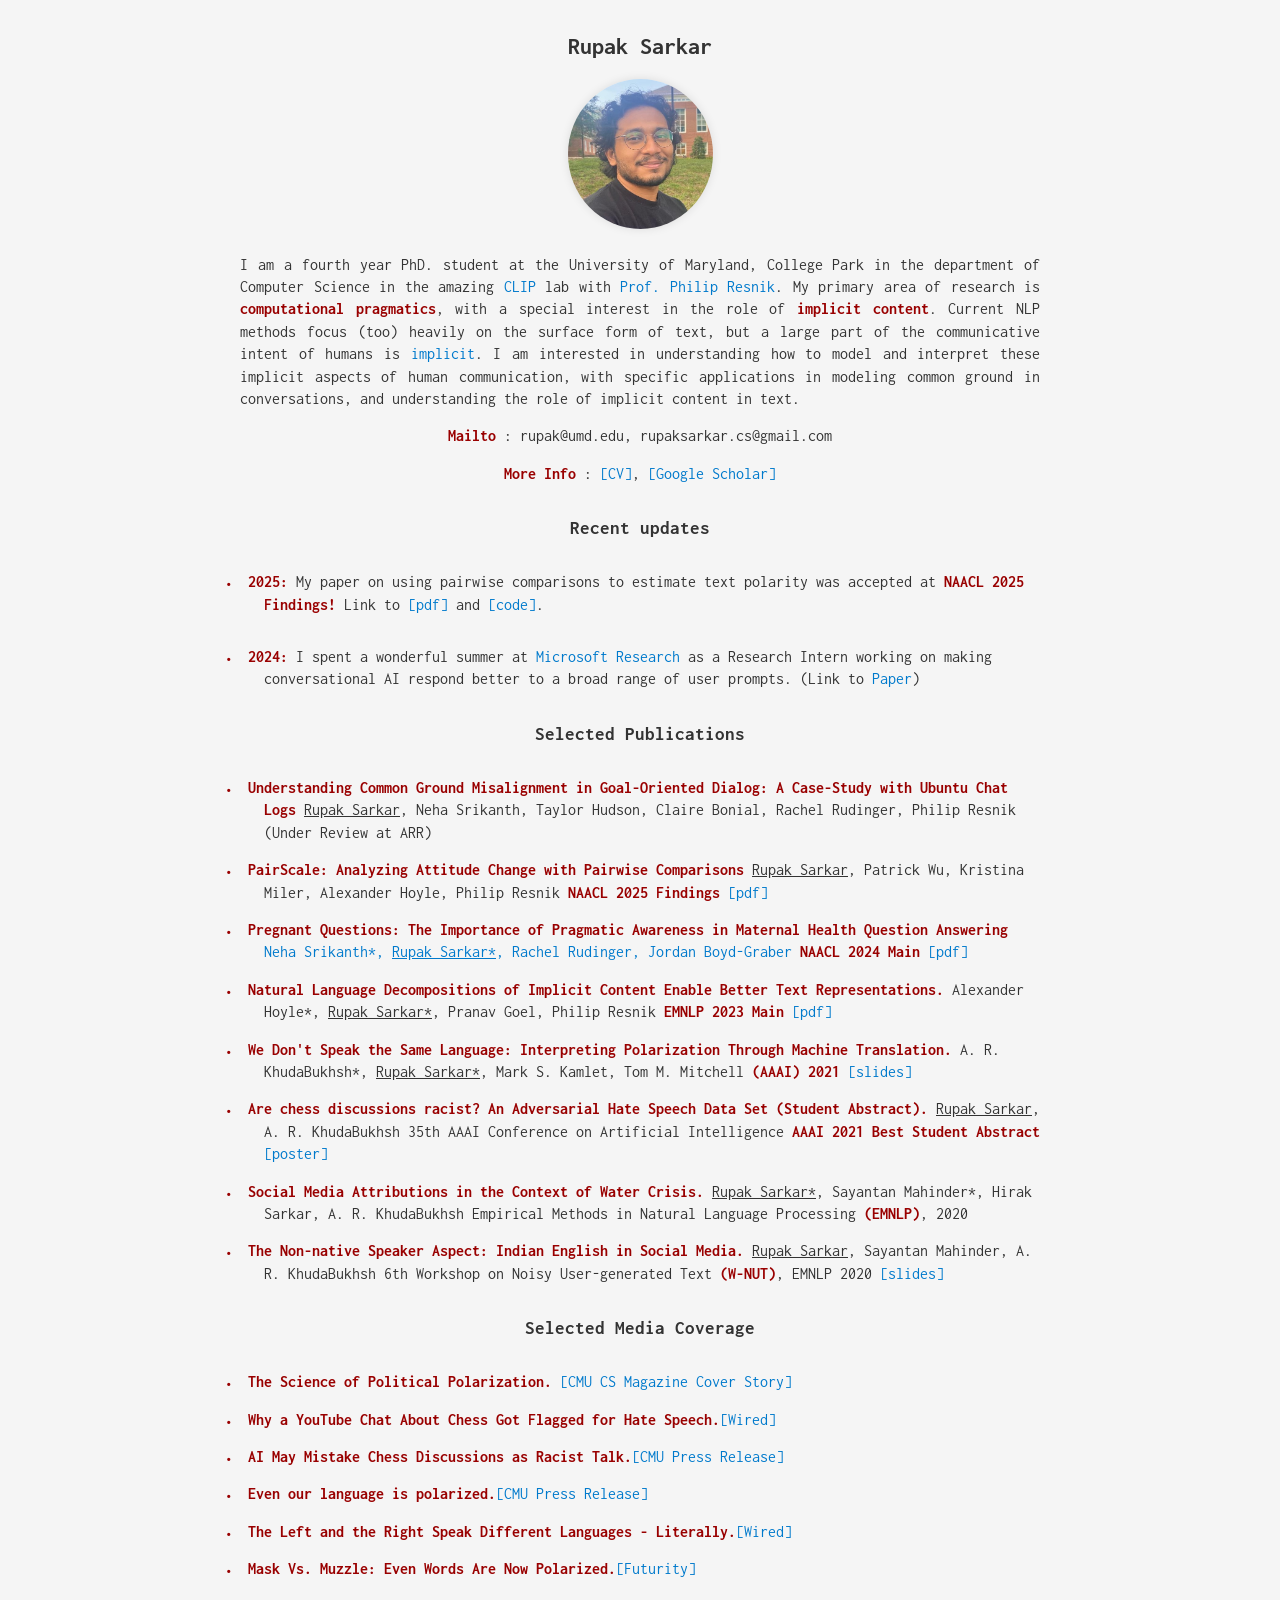
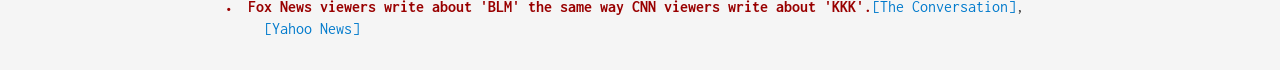
==== commit a88d08f8: "Pushing latest changes" ====
--- a/index.html
+++ b/index.html
@@ -102,12 +102,17 @@
 
     <h3>Recent updates</h3>
     <ul>
-        <li><b>2024: </b>I spent a wonderful summer at <a href="https://www.microsoft.com/en-us/research/lab/microsoft-research-redmond/">Microsoft Research</a> as a Research Intern working on making conversational AI respond better to a broad range of user prompts. (Paper in Progress)</li>
+        <li><b>2025: </b>My paper on using pairwise comparisons to estimate text polarity was accepted at <b>NAACL 2025 Findings!</b> Link to <a href="resources/pairscale_naacl2025.pdf">[pdf]</a> and <a href="https://github.com/styx97/hf-fewshot">[code]</a>.</li>
+    </ul>
+
+    <ul>
+        <li><b>2024: </b>I spent a wonderful summer at <a href="https://www.microsoft.com/en-us/research/lab/microsoft-research-redmond/">Microsoft Research</a> as a Research Intern working on making conversational AI respond better to a broad range of user prompts. (Link to <a href="https://arxiv.org/pdf/2503.16789">Paper</a>)</li>
     </ul>
 
     <h3>Selected Publications</h3>
     <ul>
         <li><b>Understanding Common Ground Misalignment in Goal-Oriented Dialog: A Case-Study with Ubuntu Chat Logs</b> <u>Rupak Sarkar</u>, Neha Srikanth, Taylor Hudson, Claire Bonial, Rachel Rudinger, Philip Resnik (Under Review at ARR)</li>
+        <li><b>PairScale: Analyzing Attitude Change with Pairwise Comparisons</b> <u>Rupak Sarkar</u>, Patrick Wu, Kristina Miler, Alexander Hoyle, Philip Resnik <b>NAACL 2025 Findings</b> <a href="resources/pairscale_naacl2025.pdf">[pdf]</li>
         <li><b>Pregnant Questions: The Importance of Pragmatic Awareness in Maternal Health Question Answering</b> Neha Srikanth*, <u>Rupak Sarkar*</u>, Rachel Rudinger, Jordan Boyd-Graber  <b>NAACL 2024 Main</b> <a href="https://arxiv.org/pdf/2311.09542.pdf">[pdf]</a></li>
         <li><b>Natural Language Decompositions of Implicit Content Enable Better Text Representations.</b> Alexander Hoyle*, <u>Rupak Sarkar*</u>, Pranav Goel, Philip Resnik <b>EMNLP 2023 Main</b> <a href="https://aclanthology.org/2023.emnlp-main.815.pdf">[pdf]</a></li>
         <li><b>We Don't Speak the Same Language: Interpreting Polarization Through Machine Translation.</b> A. R. KhudaBukhsh*, <u>Rupak Sarkar*</u>, Mark S. Kamlet, Tom M. Mitchell 
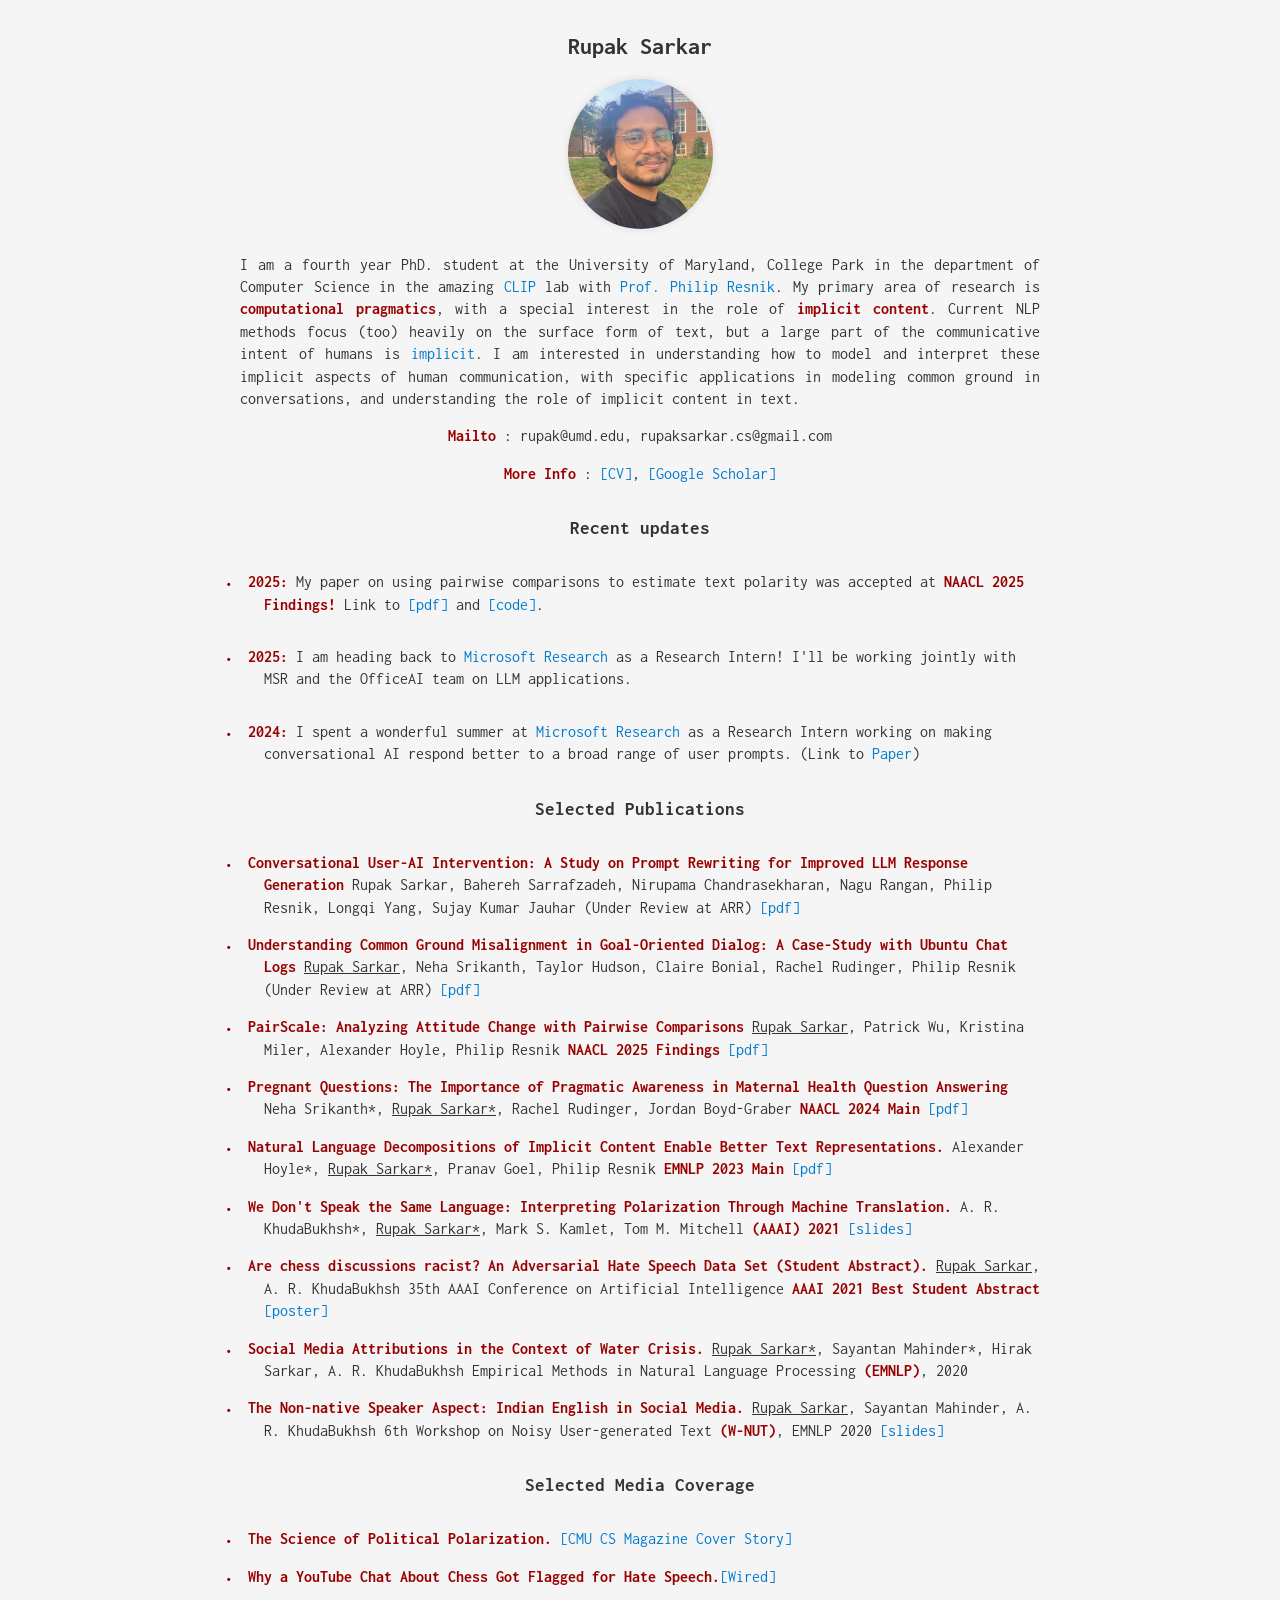
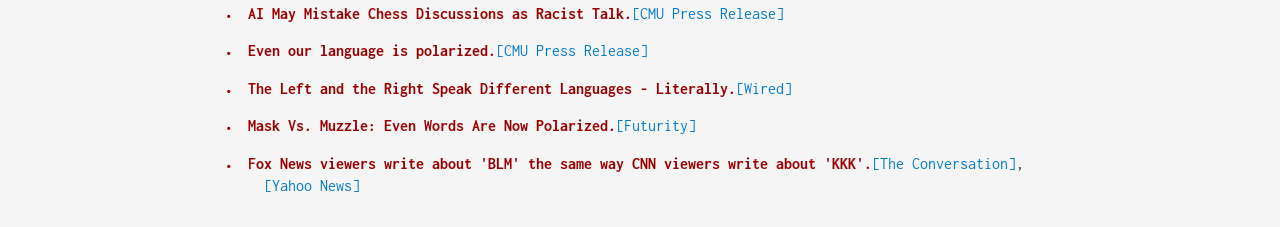
==== commit b2b79f74: "Updating links" ====
--- a/index.html
+++ b/index.html
@@ -106,13 +106,19 @@
     </ul>
 
     <ul>
+        <li><b>2025: </b>I am heading back to <a href="https://www.microsoft.com/en-us/research/lab/microsoft-research-redmond/">Microsoft Research</a> as a Research Intern! I'll be working jointly with MSR and the OfficeAI team on LLM applications.</li>
+    </ul>
+
+
+    <ul>
         <li><b>2024: </b>I spent a wonderful summer at <a href="https://www.microsoft.com/en-us/research/lab/microsoft-research-redmond/">Microsoft Research</a> as a Research Intern working on making conversational AI respond better to a broad range of user prompts. (Link to <a href="https://arxiv.org/pdf/2503.16789">Paper</a>)</li>
     </ul>
 
     <h3>Selected Publications</h3>
     <ul>
-        <li><b>Understanding Common Ground Misalignment in Goal-Oriented Dialog: A Case-Study with Ubuntu Chat Logs</b> <u>Rupak Sarkar</u>, Neha Srikanth, Taylor Hudson, Claire Bonial, Rachel Rudinger, Philip Resnik (Under Review at ARR)</li>
-        <li><b>PairScale: Analyzing Attitude Change with Pairwise Comparisons</b> <u>Rupak Sarkar</u>, Patrick Wu, Kristina Miler, Alexander Hoyle, Philip Resnik <b>NAACL 2025 Findings</b> <a href="resources/pairscale_naacl2025.pdf">[pdf]</li>
+        <li><b>Conversational User-AI Intervention: A Study on Prompt Rewriting for Improved LLM Response Generation</b> Rupak Sarkar, Bahereh Sarrafzadeh, Nirupama Chandrasekharan, Nagu Rangan, Philip Resnik, Longqi Yang, Sujay Kumar Jauhar (Under Review at ARR) <a href="https://arxiv.org/pdf/2503.16789">[pdf] </a> </li>
+        <li><b>Understanding Common Ground Misalignment in Goal-Oriented Dialog: A Case-Study with Ubuntu Chat Logs</b> <u>Rupak Sarkar</u>, Neha Srikanth, Taylor Hudson, Claire Bonial, Rachel Rudinger, Philip Resnik (Under Review at ARR) <a href="rhttps://arxiv.org/pdf/2503.12370">[pdf] </a> </li>
+        <li><b>PairScale: Analyzing Attitude Change with Pairwise Comparisons</b> <u>Rupak Sarkar</u>, Patrick Wu, Kristina Miler, Alexander Hoyle, Philip Resnik <b>NAACL 2025 Findings</b> <a href="https://aclanthology.org/2025.findings-naacl.94.pdf">[pdf] </a> </li>
         <li><b>Pregnant Questions: The Importance of Pragmatic Awareness in Maternal Health Question Answering</b> Neha Srikanth*, <u>Rupak Sarkar*</u>, Rachel Rudinger, Jordan Boyd-Graber  <b>NAACL 2024 Main</b> <a href="https://arxiv.org/pdf/2311.09542.pdf">[pdf]</a></li>
         <li><b>Natural Language Decompositions of Implicit Content Enable Better Text Representations.</b> Alexander Hoyle*, <u>Rupak Sarkar*</u>, Pranav Goel, Philip Resnik <b>EMNLP 2023 Main</b> <a href="https://aclanthology.org/2023.emnlp-main.815.pdf">[pdf]</a></li>
         <li><b>We Don't Speak the Same Language: Interpreting Polarization Through Machine Translation.</b> A. R. KhudaBukhsh*, <u>Rupak Sarkar*</u>, Mark S. Kamlet, Tom M. Mitchell 
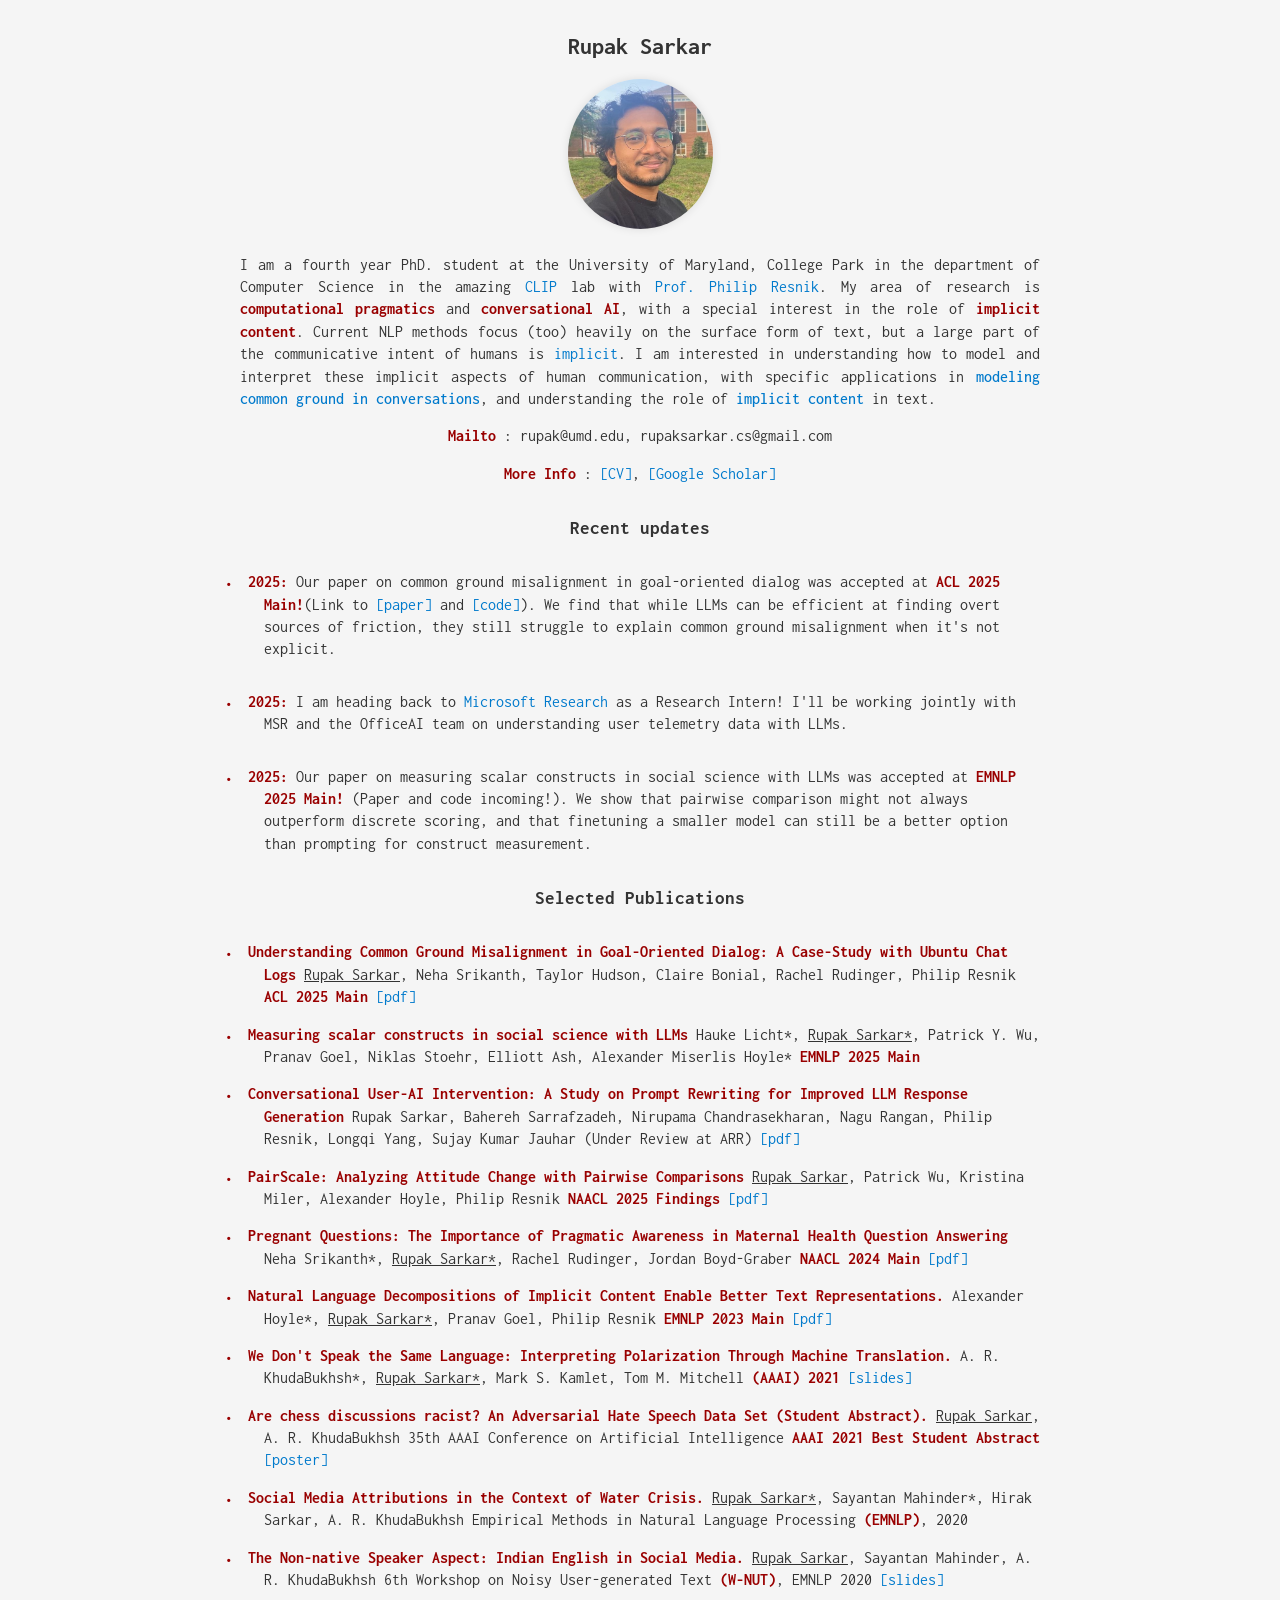
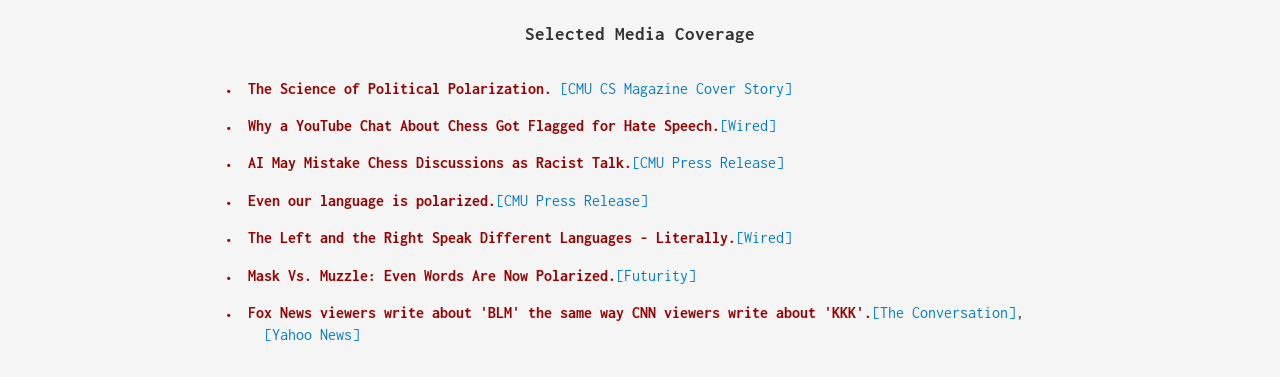
==== commit e58bd31d: "update: September 01, 2025" ====
--- a/index.html
+++ b/index.html
@@ -90,34 +90,33 @@
         College Park in the department of Computer Science in the amazing 
         <a href="https://wiki.umiacs.umd.edu/clip/index.php/Main_Page">CLIP</a> lab 
         with <a href="http://users.umiacs.umd.edu/~resnik/">Prof. Philip Resnik</a>.
-        My primary area of research is <b>computational pragmatics</b>, with a special interest in the role of 
+        My area of research is <b>computational pragmatics</b> and <b>conversational AI</b>, with a special interest in the role of 
         <b>implicit content</b>. Current NLP methods focus (too) heavily on the surface form of text, but a large part 
         of the communicative intent of humans is <a href="https://aclanthology.org/2023.emnlp-main.815.pdf" target="_blank">implicit</a>.
         I am interested in understanding how to model and interpret these implicit aspects of human communication, with 
-        specific applications in modeling common ground in conversations, and understanding the role of implicit content 
+        specific applications in<span style="color: #007acc; font-weight: 520;"> modeling common ground in conversations</span>, and understanding the role of<span style="color: #007acc; font-weight: 520;"> implicit content</span>
         in text.
     </p>
     <p><b>Mailto</b> : rupak@umd.edu, rupaksarkar.cs@gmail.com</p>
     <p><b>More Info</b> : <a href="resources/Sarkar_Rupak_RESUME.pdf">[CV]</a>, <a href="https://scholar.google.com/citations?user=SOckmGoAAAAJ">[Google Scholar]</a></p>
 
     <h3>Recent updates</h3>
-    <ul>
-        <li><b>2025: </b>My paper on using pairwise comparisons to estimate text polarity was accepted at <b>NAACL 2025 Findings!</b> Link to <a href="resources/pairscale_naacl2025.pdf">[pdf]</a> and <a href="https://github.com/styx97/hf-fewshot">[code]</a>.</li>
-    </ul>
 
     <ul>
-        <li><b>2025: </b>I am heading back to <a href="https://www.microsoft.com/en-us/research/lab/microsoft-research-redmond/">Microsoft Research</a> as a Research Intern! I'll be working jointly with MSR and the OfficeAI team on LLM applications.</li>
+        <li><b>2025: </b>Our paper on common ground misalignment in goal-oriented dialog was accepted at <b>ACL 2025 Main!</b>(Link to <a href="https://arxiv.org/pdf/2503.12370">[paper]</a> and <a href="https://github.com/styx97/cg-misalignment">[code]</a>). We find that while LLMs can be efficient at finding overt sources of friction, they still struggle to explain common ground misalignment when it's not explicit.</li>
     </ul>
-
-
     <ul>
-        <li><b>2024: </b>I spent a wonderful summer at <a href="https://www.microsoft.com/en-us/research/lab/microsoft-research-redmond/">Microsoft Research</a> as a Research Intern working on making conversational AI respond better to a broad range of user prompts. (Link to <a href="https://arxiv.org/pdf/2503.16789">Paper</a>)</li>
+        <li><b>2025: </b>I am heading back to <a href="https://www.microsoft.com/en-us/research/lab/microsoft-research-redmond/">Microsoft Research</a> as a Research Intern! I'll be working jointly with MSR and the OfficeAI team on understanding user telemetry data with LLMs.</li>
+    </ul>
+    <ul>
+        <li><b>2025: </b> Our paper on measuring scalar constructs in social science with LLMs was accepted at <b>EMNLP 2025 Main!</b> (Paper and code incoming!). We show that pairwise comparison might not always outperform discrete scoring, and that finetuning a smaller model can still be a better option than prompting for construct measurement.</li>
     </ul>
 
     <h3>Selected Publications</h3>
     <ul>
+        <li><b>Understanding Common Ground Misalignment in Goal-Oriented Dialog: A Case-Study with Ubuntu Chat Logs</b> <u>Rupak Sarkar</u>, Neha Srikanth, Taylor Hudson, Claire Bonial, Rachel Rudinger, Philip Resnik <b>ACL 2025 Main</b> <a href="https://arxiv.org/pdf/2503.12370">[pdf] </a> </li>
+        <li><b>Measuring scalar constructs in social science with LLMs</b> Hauke Licht*, <u>Rupak Sarkar*</u>, Patrick Y. Wu, Pranav Goel, Niklas Stoehr, Elliott Ash, Alexander Miserlis Hoyle* <b>EMNLP 2025 Main</b></li>
         <li><b>Conversational User-AI Intervention: A Study on Prompt Rewriting for Improved LLM Response Generation</b> Rupak Sarkar, Bahereh Sarrafzadeh, Nirupama Chandrasekharan, Nagu Rangan, Philip Resnik, Longqi Yang, Sujay Kumar Jauhar (Under Review at ARR) <a href="https://arxiv.org/pdf/2503.16789">[pdf] </a> </li>
-        <li><b>Understanding Common Ground Misalignment in Goal-Oriented Dialog: A Case-Study with Ubuntu Chat Logs</b> <u>Rupak Sarkar</u>, Neha Srikanth, Taylor Hudson, Claire Bonial, Rachel Rudinger, Philip Resnik (Under Review at ARR) <a href="rhttps://arxiv.org/pdf/2503.12370">[pdf] </a> </li>
         <li><b>PairScale: Analyzing Attitude Change with Pairwise Comparisons</b> <u>Rupak Sarkar</u>, Patrick Wu, Kristina Miler, Alexander Hoyle, Philip Resnik <b>NAACL 2025 Findings</b> <a href="https://aclanthology.org/2025.findings-naacl.94.pdf">[pdf] </a> </li>
         <li><b>Pregnant Questions: The Importance of Pragmatic Awareness in Maternal Health Question Answering</b> Neha Srikanth*, <u>Rupak Sarkar*</u>, Rachel Rudinger, Jordan Boyd-Graber  <b>NAACL 2024 Main</b> <a href="https://arxiv.org/pdf/2311.09542.pdf">[pdf]</a></li>
         <li><b>Natural Language Decompositions of Implicit Content Enable Better Text Representations.</b> Alexander Hoyle*, <u>Rupak Sarkar*</u>, Pranav Goel, Philip Resnik <b>EMNLP 2023 Main</b> <a href="https://aclanthology.org/2023.emnlp-main.815.pdf">[pdf]</a></li>
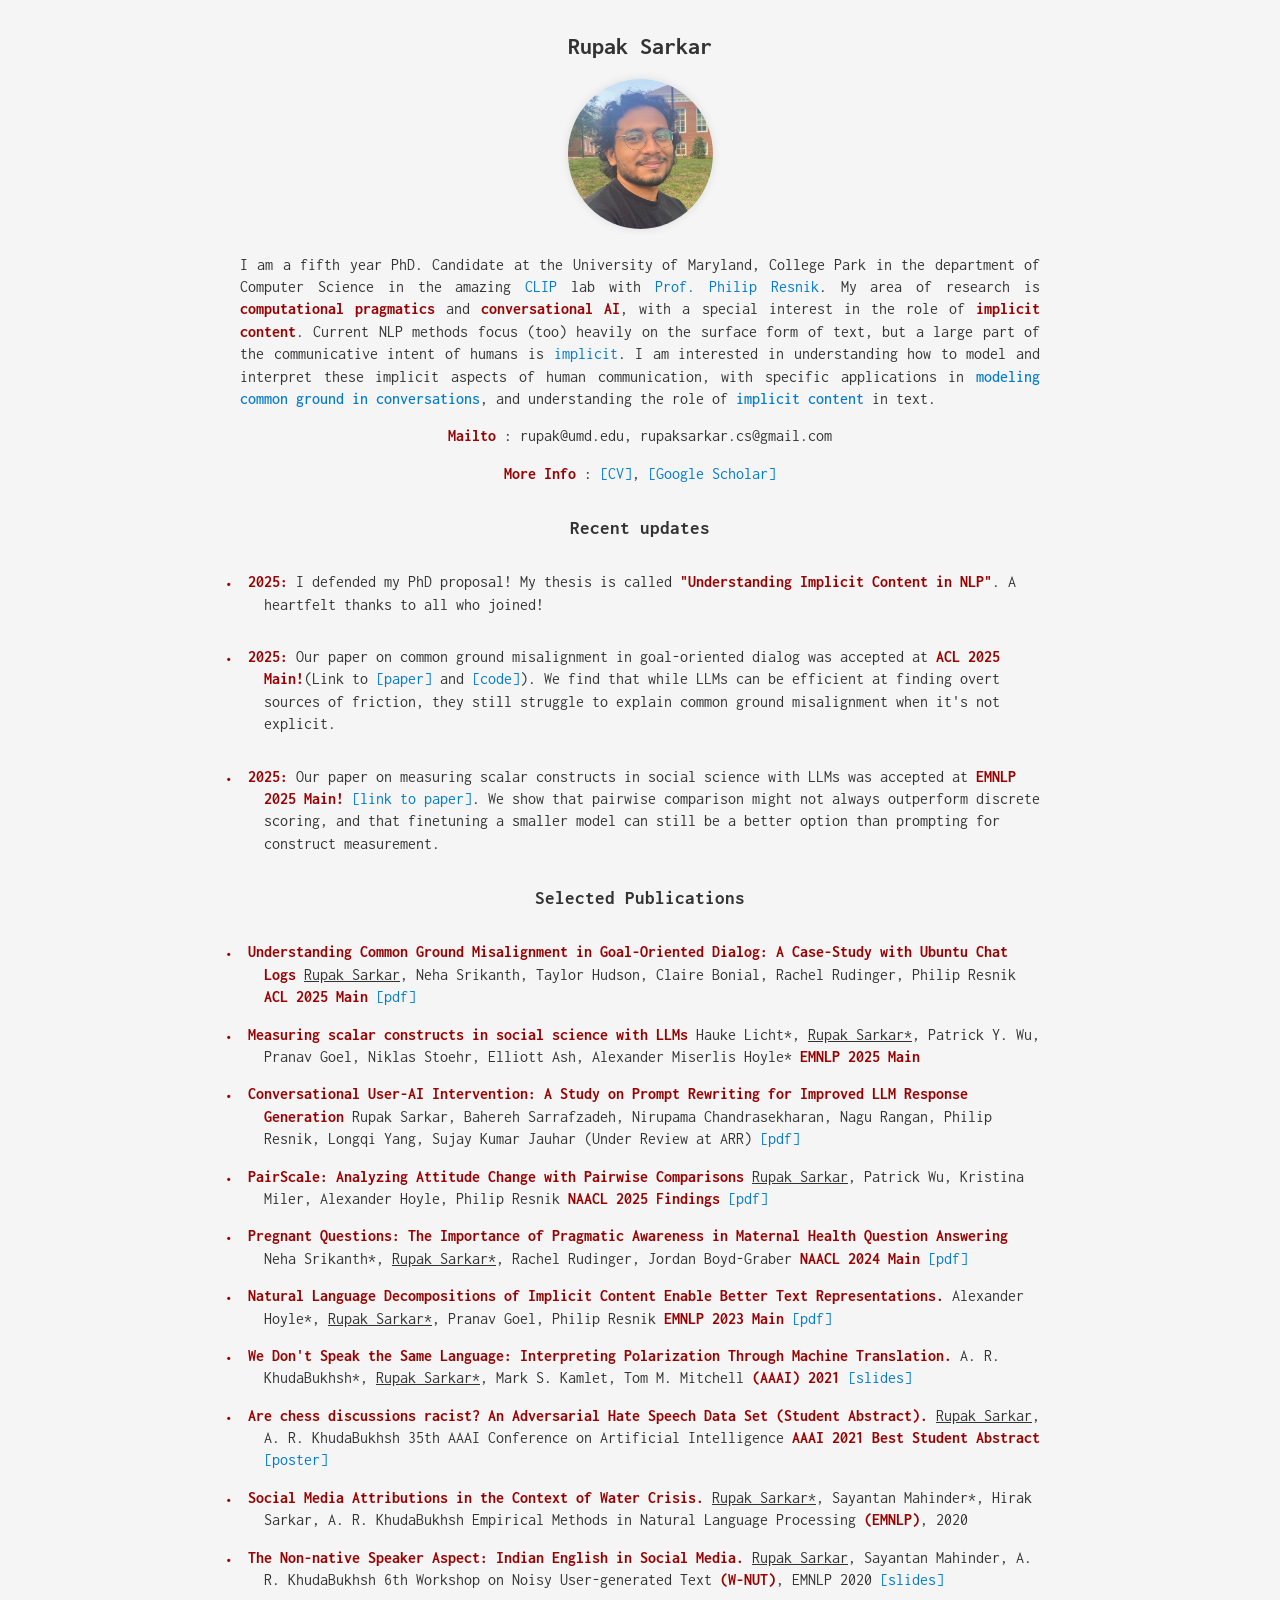
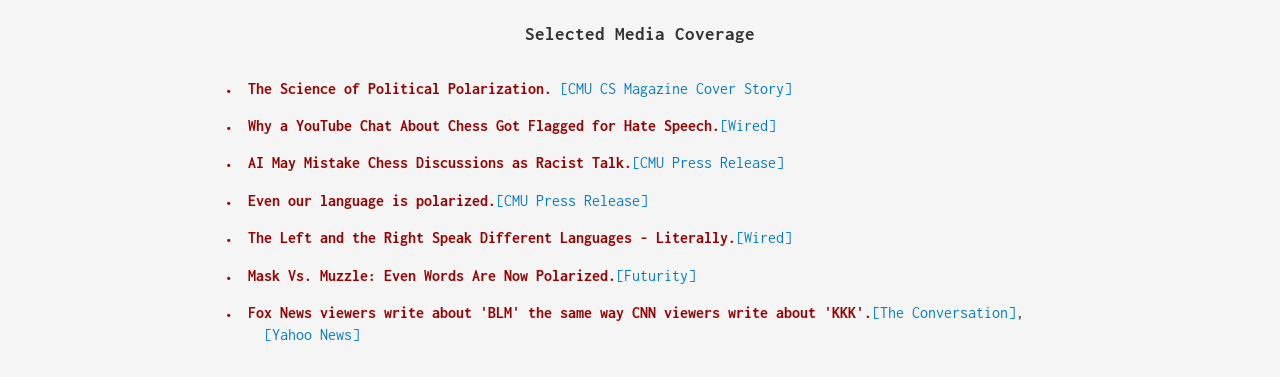
==== commit d20465c1: "updates to paper, proposal defense" ====
--- a/index.html
+++ b/index.html
@@ -86,7 +86,7 @@
     <h2>Rupak Sarkar</h2>
     <img src="sarkar.jpg" alt="sarkar" style="width:145px;height:150px;">
     <p>
-        I am a fourth year PhD. student at the University of Maryland, 
+        I am a fifth year PhD. Candidate at the University of Maryland, 
         College Park in the department of Computer Science in the amazing 
         <a href="https://wiki.umiacs.umd.edu/clip/index.php/Main_Page">CLIP</a> lab 
         with <a href="http://users.umiacs.umd.edu/~resnik/">Prof. Philip Resnik</a>.
@@ -103,13 +103,14 @@
     <h3>Recent updates</h3>
 
     <ul>
+        <li><b>2025: </b>I defended my PhD proposal! My thesis is called <b>"Understanding Implicit Content in NLP"</b>. A heartfelt thanks to all who joined!</li>
+    </ul>
+
+    <ul>
         <li><b>2025: </b>Our paper on common ground misalignment in goal-oriented dialog was accepted at <b>ACL 2025 Main!</b>(Link to <a href="https://arxiv.org/pdf/2503.12370">[paper]</a> and <a href="https://github.com/styx97/cg-misalignment">[code]</a>). We find that while LLMs can be efficient at finding overt sources of friction, they still struggle to explain common ground misalignment when it's not explicit.</li>
     </ul>
     <ul>
-        <li><b>2025: </b>I am heading back to <a href="https://www.microsoft.com/en-us/research/lab/microsoft-research-redmond/">Microsoft Research</a> as a Research Intern! I'll be working jointly with MSR and the OfficeAI team on understanding user telemetry data with LLMs.</li>
-    </ul>
-    <ul>
-        <li><b>2025: </b> Our paper on measuring scalar constructs in social science with LLMs was accepted at <b>EMNLP 2025 Main!</b> (Paper and code incoming!). We show that pairwise comparison might not always outperform discrete scoring, and that finetuning a smaller model can still be a better option than prompting for construct measurement.</li>
+        <li><b>2025: </b> Our paper on measuring scalar constructs in social science with LLMs was accepted at <b>EMNLP 2025 Main!</b> <a href="https://arxiv.org/pdf/2509.03116?"> [link to paper]</a>. We show that pairwise comparison might not always outperform discrete scoring, and that finetuning a smaller model can still be a better option than prompting for construct measurement.</li>
     </ul>
 
     <h3>Selected Publications</h3>
